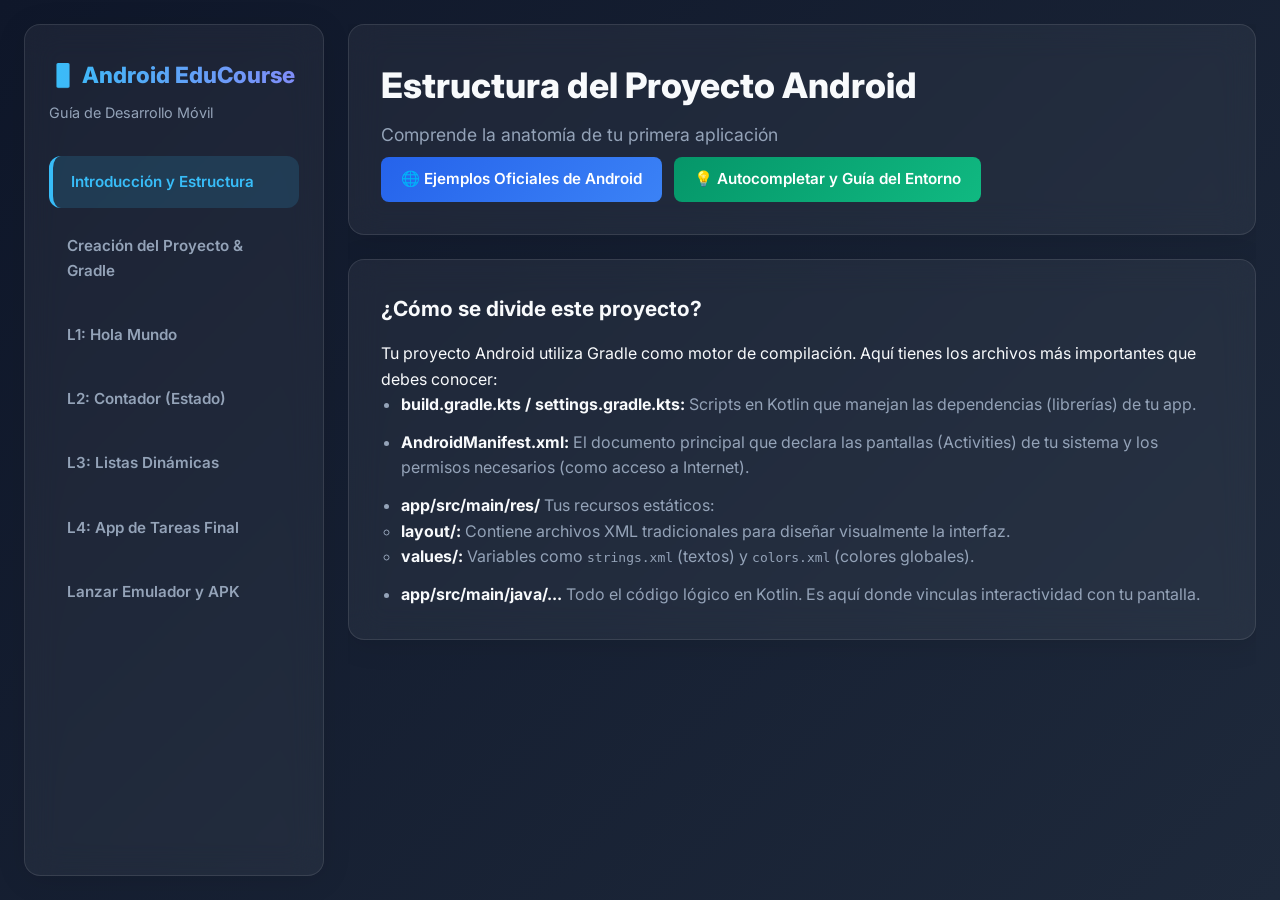
==== WebGuide/index.html @ cf8b291c "Initial commit Project" ====
<!DOCTYPE html>
<html lang="es">
<head>
    <meta charset="UTF-8">
    <meta name="viewport" content="width=device-width, initial-scale=1.0">
    <title>Android EduCourse: Guía Paso a Paso</title>
    <!-- Modern Typography: Inter -->
    <link href="https://fonts.googleapis.com/css2?family=Inter:wght@300;400;600;800&display=swap" rel="stylesheet">
    <link rel="stylesheet" href="styles.css">
</head>
<body>
    <div class="app-container">
        <!-- Sidebar Navigation -->
        <nav class="sidebar glass-panel">
            <div class="sidebar-header">
                <h2>📱 Android EduCourse</h2>
                <p>Guía de Desarrollo Móvil</p>
            </div>
            <ul class="nav-links" id="navList">
                <li class="nav-item active" data-target="intro">Introducción y Estructura</li>
                <li class="nav-item" data-target="setup">Creación del Proyecto & Gradle</li>
                <li class="nav-item" data-target="lesson1">L1: Hola Mundo</li>
                <li class="nav-item" data-target="lesson2">L2: Contador (Estado)</li>
                <li class="nav-item" data-target="lesson3">L3: Listas Dinámicas</li>
                <li class="nav-item" data-target="lesson4">L4: App de Tareas Final</li>
                <li class="nav-item" data-target="run">Lanzar Emulador y APK</li>
            </ul>
        </nav>

        <!-- Main Content Area -->
        <main class="content-area">
            
            <!-- Section: Intro -->
            <section id="intro" class="lesson-section active-section fade-in">
                <header class="section-header glass-panel" style="display: flex; flex-direction: column; align-items: flex-start;">
                    <h1>Estructura del Proyecto Android</h1>
                    <p>Comprende la anatomía de tu primera aplicación</p>
                    <div style="display: flex; gap: 12px; flex-wrap: wrap; margin-top: 8px;">
                        <a href="https://developer.android.com/samples?hl=es-419" target="_blank" class="hero-link" style="margin-top: 0;">
                            🌐 Ejemplos Oficiales de Android
                        </a>
                        <a href="https://developer.android.com/studio/intro?hl=es-419#code_completion" target="_blank" class="hero-link" style="background: linear-gradient(135deg, #059669, #10b981); margin-top: 0;">
                            💡 Autocompletar y Guía del Entorno
                        </a>
                    </div>
                </header>
                <div class="card glass-panel">
                    <h3>¿Cómo se divide este proyecto?</h3>
                    <p>Tu proyecto Android utiliza Gradle como motor de compilación. Aquí tienes los archivos más importantes que debes conocer:</p>
                    <ul class="feature-list">
                        <li><strong>build.gradle.kts / settings.gradle.kts:</strong> Scripts en Kotlin que manejan las dependencias (librerías) de tu app.</li>
                        <li><strong>AndroidManifest.xml:</strong> El documento principal que declara las pantallas (Activities) de tu sistema y los permisos necesarios (como acceso a Internet).</li>
                        <li><strong>app/src/main/res/</strong> Tus recursos estáticos:
                            <ul>
                                <li><strong>layout/:</strong> Contiene archivos XML tradicionales para diseñar visualmente la interfaz.</li>
                                <li><strong>values/:</strong> Variables como <code>strings.xml</code> (textos) y <code>colors.xml</code> (colores globales).</li>
                            </ul>
                        </li>
                        <li><strong>app/src/main/java/...</strong> Todo el código lógico en Kotlin. Es aquí donde vinculas interactividad con tu pantalla.</li>
                    </ul>
                </div>
            </section>

            <!-- Section: Setup & Gradle -->
            <section id="setup" class="lesson-section hidden">
                <header class="section-header glass-panel">
                    <h1>Creación del Proyecto</h1>
                    <p>Criterios en Android Studio y Solución de problemas de Gradle</p>
                </header>
                <div class="card glass-panel" style="margin-bottom: 24px;">
                    <h3 style="color: #38bdf8;">🛠️ Pasos para crear un Proyecto desde Cero</h3>
                    <ul class="feature-list">
                        <li>Abre Android Studio y selecciona <strong>"New Project"</strong>.</li>
                        <li><strong>Elegir Plantilla:</strong> Para usar Jetpack Compose nativo, elige <em>"Empty Activity"</em>. Para empezar con XML tradicional sin código "molesto" generado de Jetpack, selecciona <em>"Empty Views Activity"</em>.</li>
                        <li><strong>Nombre y Paquete:</strong> Asigna un título a tu app y un "Package Name" o identificador único reverso (ej: <code>com.tuempresa.miapp</code>). Define su identidad mundial.</li>
                        <li><strong>Minimum SDK (Nivel de API Mínimo):</strong> Recomendamos escoger "API 24: Android 7.0" para alcanzar el ~95% del mercado de teléfonos actuales gozando de las modernidades de las librerías al mismo tiempo.</li>
                        <li><strong>Lenguaje:</strong> Siempre selecciona <strong>Kotlin</strong> (Java ya fue desplazado para este tipo de apps modernas) y haz click en "Finish".</li>
                    </ul>
                </div>
                
                <div class="card glass-panel" style="border-left: 4px solid #ef4444;">
                    <h3 style="color: #ef4444;">⚠️ Problemas Comunes y Frustrantes con Gradle</h3>
                    <p style="margin-bottom: 12px; font-size: 0.95rem;">Gradle es la máquina que empaqueta las piezas, descarga el código de terceros y compila tu app. Cuando Gradle da un error "Sync Failed", aplica estos criterios:</p>
                    <ul class="feature-list">
                        <li><strong>Conflictos por Falta de Sincronización:</strong> Si acabas de editar los archivos <code>build.gradle.kts</code>, presiona siempre el botón en la barra superior llamado <em>"Sync Project with Gradle Files"</em> (Ícono del elefante) antes de intentar correr la app.</li>
                        <li><strong>Caché Corrupta de Android Studio (Bug de "Todo en Rojo"):</strong> A veces Android Studio se vuelve loco y marca toda tu sintaxis correcta como errores de "Cannot Resolve Symbol". Arréglalo yendo a la barra de menú superior: <em>File > Invalidate Caches...</em> y seleccionando <strong>"Invalidate and Restart"</strong>. Esto borrará índices corruptos con fuerza bruta y redibujará el entorno con éxito.</li>
                        <li><strong>JDK Incompatible ("Unsupported class file major version..."):</strong> Asegúrate que los ajustes del entorno coinciden con el JDK esperado. Ve a <em>File > Settings</em> (o Preferences en Mac) <em>> Build, Execution > Build Tools > Gradle</em> y asegúrate que "Gradle JDK" es la Versión 17 o superior.</li>
                        <li><strong>Paciencia:</strong> La primera vez que Android Studio crea un proyecto puede demorar varios minutos mientras descarga internet completo de repositorios Maven en segundo plano. Nunca modifiques el código si la barra inferior sigue mostrando una barra de carga diciendo "Gradle Syncing...".</li>
                    </ul>
                </div>
            </section>

            <!-- Section: Lesson 1 -->
            <section id="lesson1" class="lesson-section hidden">
                <header class="section-header glass-panel">
                    <h1>Lección 1: Hola Mundo</h1>
                    <p>Muestra tu primer texto en la pantalla, comprendiendo la diferencia de enfoques.</p>
                </header>
                
                <div class="card glass-panel dual-view">
                    <div class="column">
                        <h3 class="xml-title">Vista Tradicional (XML)</h3>
                        <p><strong>Paso 1:</strong> Interfaz Visual en XML.</p>
                        <div class="file-path">📁 app/src/main/res/layout/activity_lesson1.xml</div>
                        <div class="code-block" style="border-top-left-radius: 0;">
&lt;FrameLayout xmlns:android="..."&gt;
    &lt;TextView
        android:layout_width="wrap_content"
        android:layout_height="wrap_content"
        android:text="¡Hola Mundo!"
        android:textSize="32sp" /&gt;
&lt;/FrameLayout&gt;
                        </div>
                        <p style="margin-top: 16px;"><strong>Paso 2:</strong> Código Kotlin.</p>
                        <div class="file-path">📁 app/src/main/java/com/edu/android/lesson1/XmlHelloWorldActivity.kt</div>
                        <div class="code-block" style="border-top-left-radius: 0;">
<span class="comment">// Vinculamos el XML con la Pantalla</span>
override fun onCreate(savedInstanceState: Bundle?) {
    super.onCreate(savedInstanceState)
    setContentView(R.layout.activity_lesson1)
}
                        </div>
                    </div>
                    <div class="separator">VS</div>
                    <div class="column">
                        <h3 class="compose-title">Jetpack Compose</h3>
                        <p><strong>Paso único:</strong> Todo sucede en una declaración en el mismo idioma.</p>
                        <div class="file-path">📁 app/src/main/java/com/edu/android/lesson1/ComposeHelloWorldActivity.kt</div>
                        <div class="code-block" style="border-top-left-radius: 0;">
<span class="comment">// ¡No hay XML! Llamamos `setContent`</span>
override fun onCreate(savedInstanceState: Bundle?) {
    super.onCreate(savedInstanceState)
    setContent {
        Box(
            modifier = Modifier.fillMaxSize(), 
            contentAlignment = Alignment.Center
        ) {
            Text("¡Hola Mundo!", fontSize = 32.sp)
        }
    }
}
                        </div>
                    </div>
                </div>
            </section>

            <!-- Section: Lesson 2 -->
            <section id="lesson2" class="lesson-section hidden">
                <header class="section-header glass-panel">
                    <h1>Lección 2: Contador Interactivo</h1>
                    <p>Manejo de estados, clics de botones y actualizaciones de vista.</p>
                </header>

                <div class="card glass-panel dual-view">
                    <div class="column">
                        <h3 class="xml-title">Flujo Imperativo (XML)</h3>
                        <p><strong>Paso 1:</strong> Define las vistas.</p>
                        <div class="file-path">📁 app/src/main/res/layout/activity_lesson2.xml</div>
                        <div class="code-block" style="border-top-left-radius: 0;">
&lt;LinearLayout
    android:orientation="vertical" ...&gt;
    &lt;TextView android:id="@+id/tvCount" android:text="0" /&gt;
    &lt;Button android:id="@+id/btnClick" android:text="INCREMENTAR" /&gt;
&lt;/LinearLayout&gt;
                        </div>
                        <p style="margin-top: 16px;"><strong>Paso 2:</strong> Programamos el ID.</p>
                        <div class="file-path">📁 app/src/main/java/com/edu/android/lesson2/XmlCounterActivity.kt</div>
                        <div class="code-block" style="border-top-left-radius: 0;">
<span class="comment">// Usar variables mutativas</span>
private var count = 0
<br>
<span class="comment">// Referenciamos</span>
val tv = findViewById&lt;TextView&gt;(R.id.tvCount)
val btn = findViewById&lt;Button&gt;(R.id.btnClick)
<br>
<span class="comment">// Evento click</span>
btn.setOnClickListener {
    count++
    tv.text = count.toString() <span class="comment">// ACTUALIZACIÓN MANUAL</span>
}
                        </div>
                    </div>
                    <div class="separator">VS</div>
                    <div class="column">
                        <h3 class="compose-title">Flujo Declarativo (Compose)</h3>
                        <p><strong>Paso Único:</strong> Framework inteligente.</p>
                        <div class="file-path">📁 app/src/main/java/com/edu/android/lesson2/ComposeCounterActivity.kt</div>
                        <div class="code-block" style="border-top-left-radius: 0;">
@Composable
fun CounterScreen() {
    <span class="comment">// Estado Observable y Reactivo</span>
    var count by remember { mutableStateOf(0) }
<br>
    Column {
        Text(text = "$count") <span class="comment">// Se auto-repinta aquí</span>
<br>
        Button(onClick = { count++ }) {
            Text("INCREMENTAR")
        }
    }
}
                        </div>
                    </div>
                </div>
            </section>

            <!-- Section: Lesson 3 -->
            <section id="lesson3" class="lesson-section hidden">
                <header class="section-header glass-panel">
                    <h1>Lección 3: Listas Dinámicas</h1>
                    <p>El reto del rendimiento: Renderizar listas enormes sin acabar con la memoriaRAM.</p>
                </header>

                <div class="card glass-panel dual-view">
                    <div class="column">
                        <h3 class="xml-title">RecyclerView (XML)</h3>
                        <p>Su implementación es ardua. Requiere el layout de la Fila Externa y luego asociarlo al Adapter de la lista.</p>
                        <div class="file-path">📁 app/src/main/res/layout/item_row.xml</div>
                        <div class="code-block" style="border-top-left-radius: 0; padding-top: 12px; padding-bottom: 12px;">
&lt;TextView android:id="@+id/tvRowText" /&gt;
                        </div>
                        <div class="file-path" style="margin-top: 8px;">📁 app/src/main/java/com/edu/android/lesson3/MyAdapter.kt</div>
                        <div class="code-block" style="border-top-left-radius: 0;">
class MyAdapter(val items: List&lt;String&gt;) :
  RecyclerView.Adapter&lt;ViewHolder&gt;() {
<br>
  override fun onCreateViewHolder(...) {
     <span class="comment">// Inflar "item_row.xml"</span>
  }
<br>
  override fun onBindViewHolder(...) {
     <span class="comment">// Asignar a la fila el text items[position] </span>
  }
}
                        </div>
                    </div>
                    <div class="separator">VS</div>
                    <div class="column">
                        <h3 class="compose-title">LazyColumn (Compose)</h3>
                        <p>No existen Adapters ni ViewHolders.</p>
                        <div class="file-path">📁 app/src/main/java/com/edu/android/lesson3/ComposeListActivity.kt</div>
                        <div class="code-block" style="border-top-left-radius: 0;">
@Composable
fun MiListaGenial(elementos: List&lt;String&gt;) {
    
    <span class="comment">// Equivale a un RecyclerView optimizado</span>
    LazyColumn {
        
        <span class="comment">// Itera mágicamente</span>
        items(elementos) { nombre ->
            <span class="comment">// CELDA (Fila) declarativa</span>
            Text("Elemento: $nombre", modifier = Modifier.padding(16.dp))
        }
        
    }
}
                        </div>
                    </div>
                </div>
            </section>

            <!-- Section: Lesson 4 -->
            <section id="lesson4" class="lesson-section hidden">
                <header class="section-header glass-panel">
                    <h1>Lección 4: App Funcional (To-Do List)</h1>
                    <p>Unimos Estado, Entradas de Texto y Listas para crear una aplicación de Notas / Tareas.</p>
                </header>

                <div class="card glass-panel dual-view">
                    <div class="column">
                        <h3 class="xml-title">Construcción Lógica (XML)</h3>
                        <div class="file-path">📁 app/src/main/java/com/edu/android/lesson4/XmlTodoActivity.kt</div>
                        <div class="code-block" style="border-top-left-radius: 0;">
val misDatos = mutableListOf&lt;String&gt;()
val adapter = MyAdapter(misDatos)
<br>
val field = findViewById&lt;EditText&gt;(R.id.etInput)
val btn = findViewById&lt;Button&gt;(R.id.btnSave)
val recycler = findViewById&lt;RecyclerView&gt;(R.id.rvTasks)
<br>
recycler.adapter = adapter
<br>
btn.setOnClickListener {
    val newT = field.text.toString()
    misDatos.add(newT)
    <span class="comment">// FUNDAMENTAL: Informar a Android del cambio:</span>
    adapter.notifyItemInserted(misDatos.size - 1)
}
                        </div>
                    </div>
                    <div class="separator">VS</div>
                    <div class="column">
                        <h3 class="compose-title">Construcción Reactiva (Compose)</h3>
                        <div class="file-path">📁 app/src/main/java/com/edu/android/lesson4/ComposeTodoActivity.kt</div>
                        <div class="code-block" style="border-top-left-radius: 0;">
@Composable
fun TodoScreen() {
    <span class="comment">// Lista Activa observable</span>
    val tasks = remember { mutableStateListOf&lt;String&gt;() }
    var input by remember { mutableStateOf("") }
<br>
    Column {
      <span class="comment">// Entrada Texto</span>
      OutlinedTextField(
          value = input,
          onValueChange = { input = it } 
      )
      Button(onClick = { tasks.add(input); input = "" }) {
          Text("Guardar Tarea")
      }
<br>
      <span class="comment">// La magia: Recompone lista sola al mutar `tasks`</span>
      LazyColumn { items(tasks) { Text(it) } }
    }
}
                        </div>
                    </div>
                </div>
            </section>

            <!-- Section: Run & APK -->
            <section id="run" class="lesson-section hidden">
                <header class="section-header glass-panel">
                    <h1>Configuración Final</h1>
                    <p>Cómo probar tu App y compartirla con el mundo</p>
                </header>

                <div class="card glass-panel">
                    <h3>🚀 Pasos para lanzar el Emulador</h3>
                    <ul class="feature-list" style="margin-bottom: 24px;">
                        <li><strong>Requisitos:</strong> Asegúrate de instalar "Android Emulator" desde el SDK Manager de Android Studio.</li>
                        <li>Ve al <strong>Device Manager</strong> (ícono de teléfono en la barra lateral derecha o superior).</li>
                        <li>Haz clic en <strong>Create Device</strong>, selecciona un modelo de teléfono (por ejemplo, Pixel 8) y descarga una imagen de sistema (recomendado: API 34+).</li>
                        <li>Una vez creado, selecciona el dispositivo en la barra superior junto al botón verde de "Run/Play".</li>
                        <li>Haz clic en el <strong>botón verde Play (Run 'app')</strong>. Android Studio compilará el proyecto instalando la aplicación automáticamente en el emulador.</li>
                    </ul>

                    <h3>📦 Pasos para generar la APK (Instalable física)</h3>
                    <ul class="feature-list">
                        <li><strong>Opción Rápida (Debug APK):</strong> Ideal para probar en tu teléfono personal.
                            <br>➡ Ve al menú superior: <em>Build &gt; Build Bundle(s) / APK(s) &gt; Build APK(s)</em>.
                            <br>➡ Al finalizar, Android Studio mostrará un mensaje. Haz clic en <em>"locate"</em> para abrir la carpeta donde está el archivo <code>app-debug.apk</code>. Pasa ese archivo a tu teléfono.
                        </li>
                        <li><strong>Opción Final (Release Signed APK):</strong> Para publicar en tiendas oficiales.
                            <br>➡ Ve al menú superior: <em>Build &gt; Generate Signed Bundle / APK</em>.
                            <br>➡ Elige <em>APK</em>, crea un <strong>Key Store Path</strong> nuevo, establece contraseñas.
                            <br>➡ Selecciona la variante <code>release</code> y dale a Finish.
                        </li>
                    </ul>

                    <h3 style="margin-top: 24px; color: #f59e0b;">📥 Descargar Aplicación Compilada</h3>
                    <p style="margin-bottom: 12px; font-size: 0.95rem;">Nota: Para que este botón funcione, primero debes utilizar la "Opción Rápida" mencionada arriba en tu Android Studio para compilar. Este botón buscará el APK compilado generado localmente combinando todas las lecciones integradas (XML y Compose) en base al <code>MainActivity</code>.</p>
                    <a href="../app/build/outputs/apk/debug/app-debug.apk" download class="hero-link" style="background: linear-gradient(135deg, #fbbf24, #f59e0b); color: #111;">
                        ⬇️ Descargar APK del Proyecto
                    </a>
                </div>
            </section>

        </main>
    </div>

    <script src="script.js"></script>
</body>
</html>
---- WebGuide/styles.css ----
/* Base Reset & Variables */
:root {
    --bg-gradient-1: #0f172a;
    --bg-gradient-2: #1e293b;
    --text-primary: #f8fafc;
    --text-secondary: #94a3b8;
    --accent-glow: rgba(56, 189, 248, 0.4);
    --xml-color: #ef4444; /* Rojo para XML tradicional */
    --compose-color: #10b981; /* Verde para Compose Moderno */
    --glass-bg: rgba(255, 255, 255, 0.05);
    --glass-border: rgba(255, 255, 255, 0.1);
}

* {
    box-sizing: border-box;
    margin: 0;
    padding: 0;
}

body {
    font-family: 'Inter', sans-serif;
    color: var(--text-primary);
    background: linear-gradient(135deg, var(--bg-gradient-1), var(--bg-gradient-2));
    min-height: 100vh;
    overflow-x: hidden;
    line-height: 1.6;
}

/* Glassmorphism Utilities */
.glass-panel {
    background: var(--glass-bg);
    backdrop-filter: blur(16px);
    -webkit-backdrop-filter: blur(16px);
    border: 1px solid var(--glass-border);
    border-radius: 16px;
    box-shadow: 0 4px 30px rgba(0, 0, 0, 0.1);
}

/* Layout */
.app-container {
    display: flex;
    min-height: 100vh;
    padding: 24px;
    gap: 24px;
}

/* Sidebar */
.sidebar {
    width: 300px;
    flex-shrink: 0;
    padding: 32px 24px;
    display: flex;
    flex-direction: column;
    gap: 32px;
}

.sidebar-header h2 {
    font-size: 1.4rem;
    font-weight: 800;
    margin-bottom: 8px;
    background: linear-gradient(to right, #38bdf8, #818cf8);
    background-clip: text;
    -webkit-background-clip: text;
    color: transparent;
    -webkit-text-fill-color: transparent;
}

.sidebar-header p {
    font-size: 0.9rem;
    color: var(--text-secondary);
}

.nav-links {
    list-style: none;
    display: flex;
    flex-direction: column;
    gap: 12px;
}

.nav-item {
    padding: 14px 18px;
    border-radius: 12px;
    cursor: pointer;
    transition: all 0.3s cubic-bezier(0.4, 0, 0.2, 1);
    color: var(--text-secondary);
    font-weight: 600;
    font-size: 0.95rem;
}

.nav-item:hover {
    background: rgba(255, 255, 255, 0.08);
    color: var(--text-primary);
    transform: translateX(5px);
}

.nav-item.active {
    background: rgba(56, 189, 248, 0.15);
    color: #38bdf8;
    border-left: 4px solid #38bdf8;
}

/* Main Content Area */
.content-area {
    flex-grow: 1;
    display: flex;
    flex-direction: column;
    overflow-y: auto;
    position: relative;
}

.lesson-section {
    width: 100%;
    max-width: none; /* Expandir a todo el espacio disponible */
}

.lesson-section.hidden {
    display: none;
}

.section-header {
    padding: 32px;
    margin-bottom: 24px;
}

.section-header h1 {
    font-size: 2.2rem;
    font-weight: 800;
    margin-bottom: 8px;
}

.section-header p {
    color: var(--text-secondary);
    font-size: 1.1rem;
}

/* Cards & Content */
.card {
    padding: 32px;
    margin-bottom: 24px;
    transition: transform 0.3s ease;
}

.card:hover {
    transform: translateY(-2px);
    box-shadow: 0 8px 30px rgba(0, 0, 0, 0.2);
}

.card h3 {
    margin-bottom: 16px;
    font-size: 1.3rem;
}

.feature-list {
    margin-left: 20px;
    display: flex;
    flex-direction: column;
    gap: 12px;
}

.feature-list li {
    color: var(--text-secondary);
}

.feature-list strong {
    color: var(--text-primary);
}

/* Dual View Panel (XML vs Compose) */
.dual-view {
    display: flex;
    gap: 24px;
    align-items: stretch;
}

.dual-view .column {
    flex: 1;
    display: flex;
    flex-direction: column;
}

.separator {
    display: flex;
    align-items: center;
    justify-content: center;
    font-weight: 800;
    color: var(--text-secondary);
    padding: 0 16px;
    position: relative;
    font-size: 0.9rem;
}

.separator::before, .separator::after {
    content: '';
    position: absolute;
    width: 2px;
    height: 40%;
    background: var(--glass-border);
    left: 50%;
    transform: translateX(-50%);
}

.separator::before { top: 0; }
.separator::after { bottom: 0; }

.xml-title {
    color: var(--xml-color);
    border-bottom: 2px solid rgba(239, 68, 68, 0.3);
    padding-bottom: 8px;
}

.compose-title {
    color: var(--compose-color);
    border-bottom: 2px solid rgba(16, 185, 129, 0.3);
    padding-bottom: 8px;
}

/* Code Blocks */
.code-block {
    background: rgba(0, 0, 0, 0.3);
    padding: 16px;
    border-radius: 8px;
    font-family: monospace;
    font-size: 0.9rem;
    margin-top: 16px;
    border: 1px solid rgba(255, 255, 255, 0.05);
    flex-grow: 1;
    overflow-x: auto;
    white-space: pre-wrap;
    word-wrap: break-word;
}

.code-block .comment {
    color: #6b7280;
    font-style: italic;
}

.code-block code {
    color: #e2e8f0;
}

/* Animations */
.fade-in {
    animation: fadeIn 0.5s ease forwards;
}

@keyframes fadeIn {
    from {
        opacity: 0;
        transform: translateY(10px);
    }
    to {
        opacity: 1;
        transform: translateY(0);
    }
}

/* File Paths and Links */
.file-path {
    font-size: 0.8rem;
    color: #38bdf8;
    background: rgba(56, 189, 248, 0.1);
    padding: 6px 12px;
    border-radius: 6px 6px 0 0;
    margin-top: 16px;
    margin-bottom: -16px; /* Para empalmar con la code-block */
    display: inline-block;
    border: 1px solid rgba(56, 189, 248, 0.2);
    border-bottom: none;
    font-family: monospace;
    position: relative;
    z-index: 10;
}

.hero-link {
    display: inline-flex;
    align-items: center;
    gap: 8px;
    background: linear-gradient(135deg, #2563eb, #3b82f6);
    color: white;
    padding: 10px 20px;
    border-radius: 8px;
    text-decoration: none;
    font-weight: 600;
    margin-top: 12px;
    transition: transform 0.2s, box-shadow 0.2s;
    font-size: 0.95rem;
}

.hero-link:hover {
    transform: translateY(-2px);
    box-shadow: 0 4px 15px rgba(59, 130, 246, 0.4);
    color: white;
}

/* Responsiveness */
@media (max-width: 900px) {
    .app-container {
        flex-direction: column;
    }
    .sidebar {
        width: 100%;
        padding: 20px;
    }
    .dual-view {
        flex-direction: column;
    }
    .separator {
        padding: 24px 0;
    }
    .separator::before, .separator::after {
        width: 40%;
        height: 2px;
        top: 50%;
        left: unset;
        transform: translateY(-50%);
    }
    .separator::before { left: 0; }
    .separator::after { right: 0; }
}
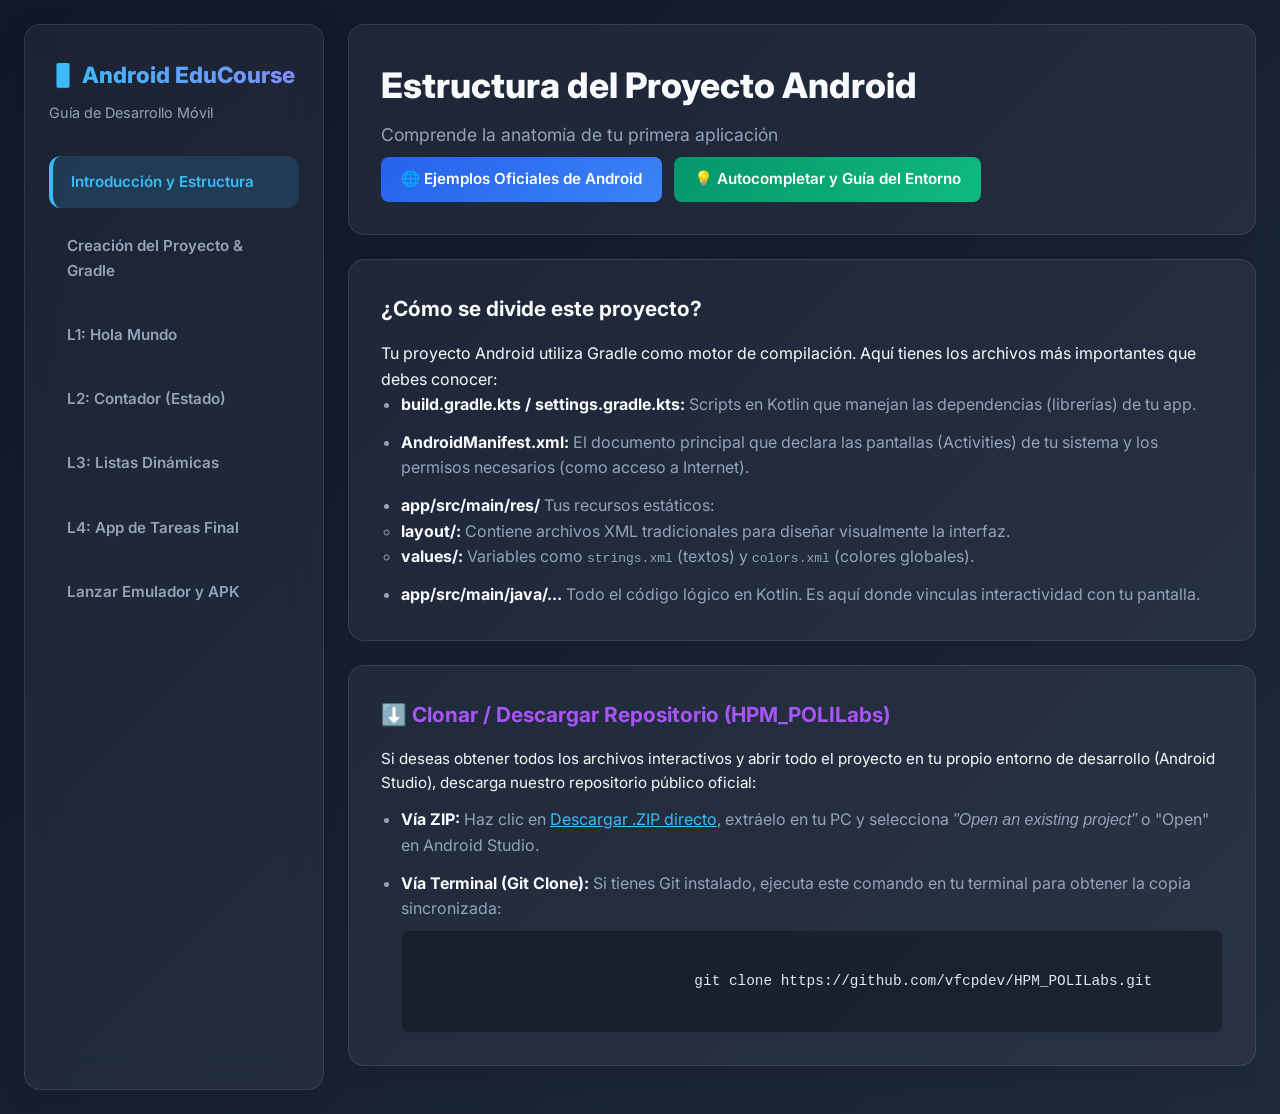
==== commit 84c631c9: "Actualizar URLs reales del repositorio en WebGuide" ====
--- a/WebGuide/index.html
+++ b/WebGuide/index.html
@@ -59,6 +59,19 @@
                         <li><strong>app/src/main/java/...</strong> Todo el código lógico en Kotlin. Es aquí donde vinculas interactividad con tu pantalla.</li>
                     </ul>
                 </div>
+
+                <div class="card glass-panel" style="margin-top: 24px;">
+                    <h3 style="color: #a855f7;">⬇️ Clonar / Descargar Repositorio (HPM_POLILabs)</h3>
+                    <p style="margin-bottom: 12px; font-size: 0.95rem;">Si deseas obtener todos los archivos interactivos y abrir todo el proyecto en tu propio entorno de desarrollo (Android Studio), descarga nuestro repositorio público oficial:</p>
+                    <ul class="feature-list">
+                        <li><strong>Vía ZIP:</strong> Haz clic en <a href="https://github.com/vfcpdev/HPM_POLILabs/archive/refs/heads/main.zip" target="_blank" style="color:#38bdf8; text-decoration: underline;">Descargar .ZIP directo</a>, extráelo en tu PC y selecciona <em>"Open an existing project"</em> o "Open" en Android Studio.</li>
+                        <li><strong>Vía Terminal (Git Clone):</strong> Si tienes Git instalado, ejecuta este comando en tu terminal para obtener la copia sincronizada:
+                            <div class="code-block" style="margin-top: 8px;">
+                                <code>git clone https://github.com/vfcpdev/HPM_POLILabs.git</code>
+                            </div>
+                        </li>
+                    </ul>
+                </div>
             </section>
 
             <!-- Section: Setup & Gradle -->
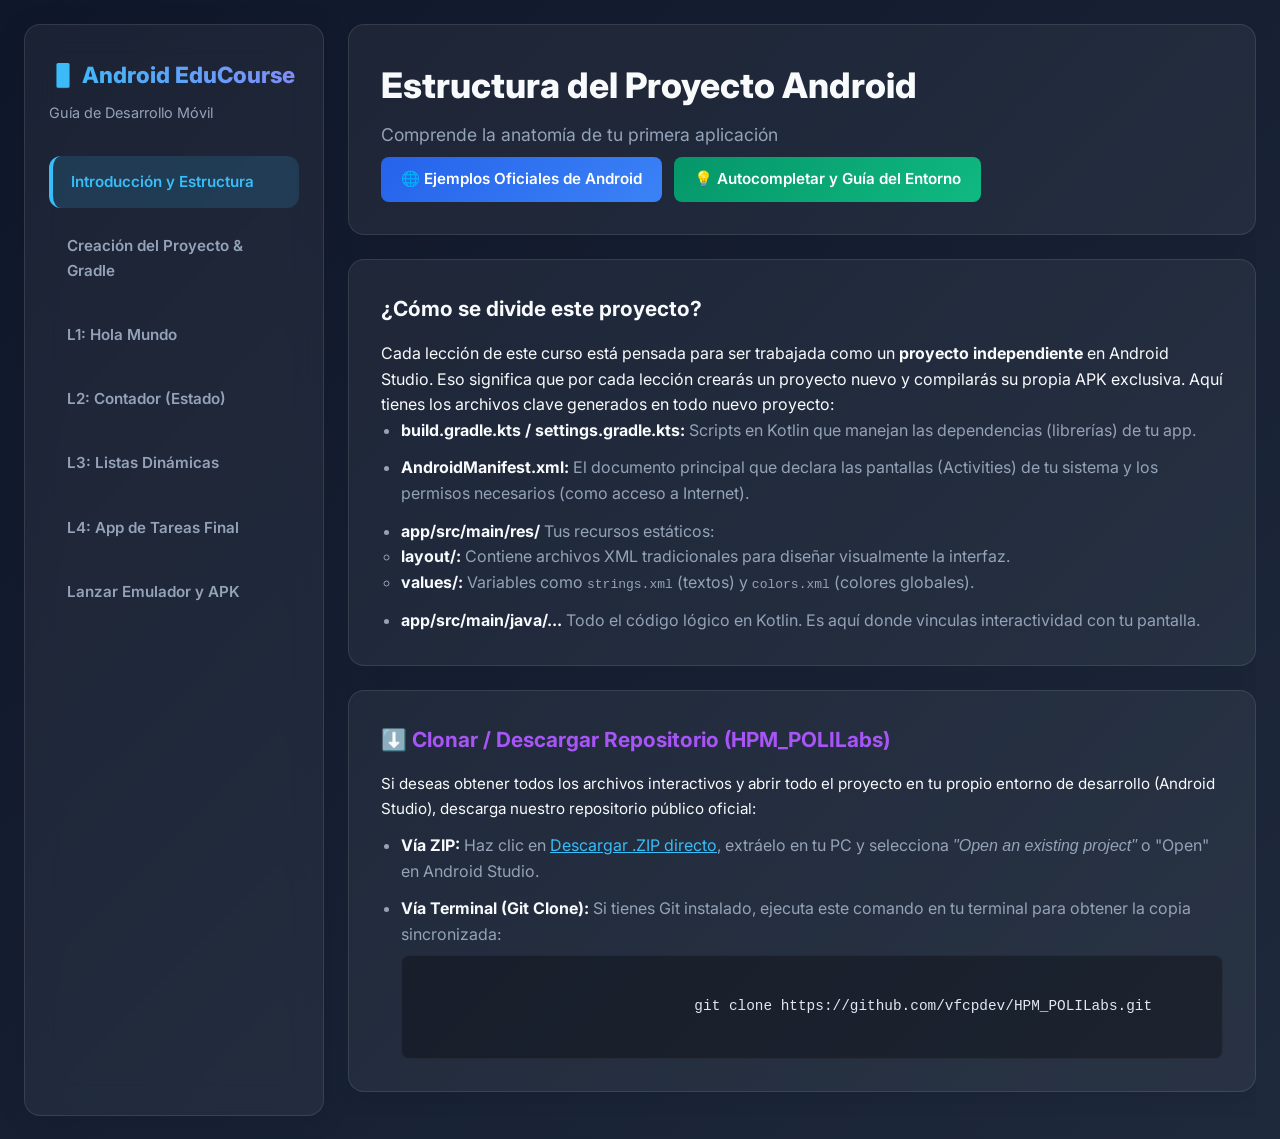
==== commit bdb077b7: "Cambiar enfoque a proyectos/APKs independientes por lección" ====
--- a/WebGuide/index.html
+++ b/WebGuide/index.html
@@ -46,7 +46,7 @@
                 </header>
                 <div class="card glass-panel">
                     <h3>¿Cómo se divide este proyecto?</h3>
-                    <p>Tu proyecto Android utiliza Gradle como motor de compilación. Aquí tienes los archivos más importantes que debes conocer:</p>
+                    <p>Cada lección de este curso está pensada para ser trabajada como un <strong>proyecto independiente</strong> en Android Studio. Eso significa que por cada lección crearás un proyecto nuevo y compilarás su propia APK exclusiva. Aquí tienes los archivos clave generados en todo nuevo proyecto:</p>
                     <ul class="feature-list">
                         <li><strong>build.gradle.kts / settings.gradle.kts:</strong> Scripts en Kotlin que manejan las dependencias (librerías) de tu app.</li>
                         <li><strong>AndroidManifest.xml:</strong> El documento principal que declara las pantallas (Activities) de tu sistema y los permisos necesarios (como acceso a Internet).</li>
@@ -109,7 +109,9 @@
                     <h1>Lección 1: Hola Mundo</h1>
                     <p>Muestra tu primer texto en la pantalla, comprendiendo la diferencia de enfoques.</p>
                 </header>
-                
+                <div style="background: rgba(0,0,0,0.2); border-left: 4px solid #38bdf8; padding: 16px; margin-bottom: 24px; border-radius: 8px;">
+                    <strong>🎯 Paso 0: Crea el Proyecto.</strong> Abre Android Studio, da clic en <em>"New Project"</em>. Ponle de nombre "Leccion1_HolaMundo". Si generarás la vista tradicional elige <em>"Empty Views Activity"</em>, o elige <em>"Empty Activity"</em> para Jetpack Compose. Al ejecutarlo en el emulador, tendrás tu primera APK instalada de forma independiente.
+                </div>
                 <div class="card glass-panel dual-view">
                     <div class="column">
                         <h3 class="xml-title">Vista Tradicional (XML)</h3>
@@ -163,7 +165,9 @@
                     <h1>Lección 2: Contador Interactivo</h1>
                     <p>Manejo de estados, clics de botones y actualizaciones de vista.</p>
                 </header>
-
+                <div style="background: rgba(0,0,0,0.2); border-left: 4px solid #38bdf8; padding: 16px; margin-bottom: 24px; border-radius: 8px;">
+                    <strong>🎯 Paso 0: Nuevo Proyecto.</strong> Para esta lección, debes ir a <em>File > New Project</em> y nombrarlo "Leccion2_Contador". Sigue la misma dinámica y genera tu segunda y nueva APK independiente al compilar tu código.
+                </div>
                 <div class="card glass-panel dual-view">
                     <div class="column">
                         <h3 class="xml-title">Flujo Imperativo (XML)</h3>
@@ -223,7 +227,9 @@
                     <h1>Lección 3: Listas Dinámicas</h1>
                     <p>El reto del rendimiento: Renderizar listas enormes sin acabar con la memoriaRAM.</p>
                 </header>
-
+                <div style="background: rgba(0,0,0,0.2); border-left: 4px solid #38bdf8; padding: 16px; margin-bottom: 24px; border-radius: 8px;">
+                    <strong>🎯 Paso 0: Nuevo Proyecto.</strong> Nuevamente crea un proyecto desde cero ("Leccion3_Listas"). Practicarás la estructura base y generarás una APK limpia con este ejemplo particular de listas para aislar las funcionalidades.
+                </div>
                 <div class="card glass-panel dual-view">
                     <div class="column">
                         <h3 class="xml-title">RecyclerView (XML)</h3>
@@ -278,7 +284,9 @@
                     <h1>Lección 4: App Funcional (To-Do List)</h1>
                     <p>Unimos Estado, Entradas de Texto y Listas para crear una aplicación de Notas / Tareas.</p>
                 </header>
-
+                <div style="background: rgba(0,0,0,0.2); border-left: 4px solid #38bdf8; padding: 16px; margin-bottom: 24px; border-radius: 8px;">
+                    <strong>🎯 Paso 0: Proyecto Final.</strong> Inicia tu cuarto y último proyecto independiente ("Leccion4_Tareas"). Compila y genera el APK final de esta lección para tener una App de Tareas real independiente instalada en tu equipo físico.
+                </div>
                 <div class="card glass-panel dual-view">
                     <div class="column">
                         <h3 class="xml-title">Construcción Lógica (XML)</h3>
